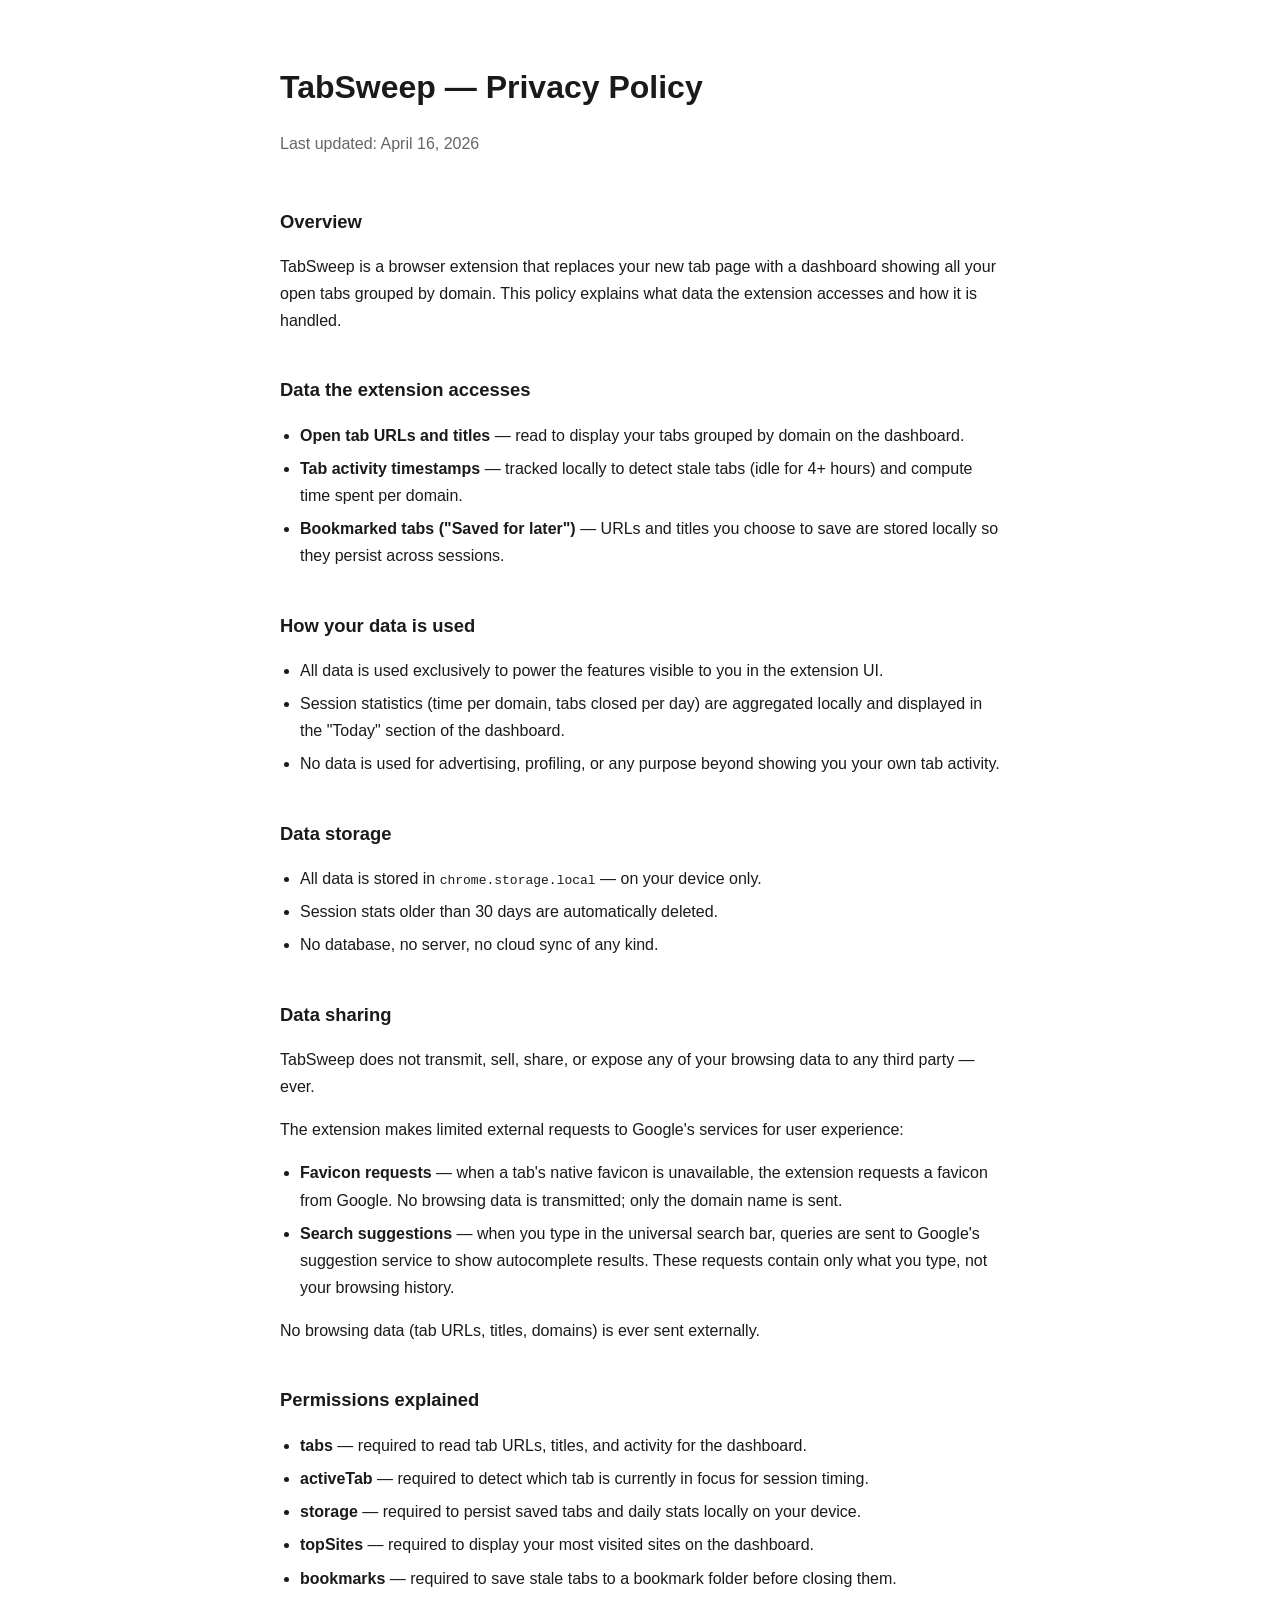
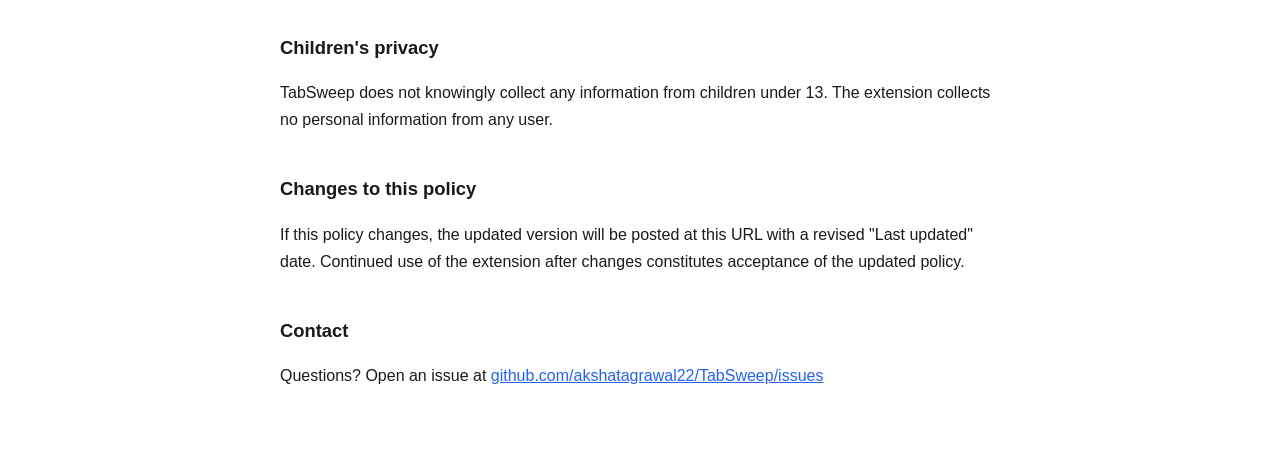
==== docs/privacy-policy.html @ 8088df1e "feat: launch TabSweep" ====
<!DOCTYPE html>
<html lang="en">
<head>
  <meta charset="UTF-8" />
  <meta name="viewport" content="width=device-width, initial-scale=1.0" />
  <title>TabSweep — Privacy Policy</title>
  <style>
    body {
      font-family: -apple-system, BlinkMacSystemFont, 'Segoe UI', sans-serif;
      max-width: 720px;
      margin: 60px auto;
      padding: 0 24px;
      color: #1a1a1a;
      line-height: 1.7;
    }
    h1 { font-size: 2rem; margin-bottom: 4px; }
    .subtitle { color: #666; margin-bottom: 48px; }
    h2 { font-size: 1.15rem; margin-top: 40px; }
    ul { padding-left: 20px; }
    li { margin-bottom: 6px; }
    a { color: #2563eb; }
  </style>
</head>
<body>

<h1>TabSweep — Privacy Policy</h1>
<p class="subtitle">Last updated: April 16, 2026</p>

<h2>Overview</h2>
<p>
  TabSweep is a browser extension that replaces your new tab page with a dashboard
  showing all your open tabs grouped by domain. This policy explains what data the
  extension accesses and how it is handled.
</p>

<h2>Data the extension accesses</h2>
<ul>
  <li><strong>Open tab URLs and titles</strong> — read to display your tabs grouped by domain on the dashboard.</li>
  <li><strong>Tab activity timestamps</strong> — tracked locally to detect stale tabs (idle for 4+ hours) and compute time spent per domain.</li>
  <li><strong>Bookmarked tabs ("Saved for later")</strong> — URLs and titles you choose to save are stored locally so they persist across sessions.</li>
</ul>

<h2>How your data is used</h2>
<ul>
  <li>All data is used exclusively to power the features visible to you in the extension UI.</li>
  <li>Session statistics (time per domain, tabs closed per day) are aggregated locally and displayed in the "Today" section of the dashboard.</li>
  <li>No data is used for advertising, profiling, or any purpose beyond showing you your own tab activity.</li>
</ul>

<h2>Data storage</h2>
<ul>
  <li>All data is stored in <code>chrome.storage.local</code> — on your device only.</li>
  <li>Session stats older than 30 days are automatically deleted.</li>
  <li>No database, no server, no cloud sync of any kind.</li>
</ul>

<h2>Data sharing</h2>
<p>
  TabSweep does not transmit, sell, share, or expose any of your browsing data to any
  third party — ever.
</p>
<p>
  The extension makes limited external requests to Google's services for user experience:
</p>
<ul>
  <li><strong>Favicon requests</strong> — when a tab's native favicon is unavailable, the extension requests a favicon from Google. No browsing data is transmitted; only the domain name is sent.</li>
  <li><strong>Search suggestions</strong> — when you type in the universal search bar, queries are sent to Google's suggestion service to show autocomplete results. These requests contain only what you type, not your browsing history.</li>
</ul>
<p>
  No browsing data (tab URLs, titles, domains) is ever sent externally.
</p>

<h2>Permissions explained</h2>
<ul>
  <li><strong>tabs</strong> — required to read tab URLs, titles, and activity for the dashboard.</li>
  <li><strong>activeTab</strong> — required to detect which tab is currently in focus for session timing.</li>
  <li><strong>storage</strong> — required to persist saved tabs and daily stats locally on your device.</li>
  <li><strong>topSites</strong> — required to display your most visited sites on the dashboard.</li>
  <li><strong>bookmarks</strong> — required to save stale tabs to a bookmark folder before closing them.</li>
</ul>

<h2>Children's privacy</h2>
<p>
  TabSweep does not knowingly collect any information from children under 13.
  The extension collects no personal information from any user.
</p>

<h2>Changes to this policy</h2>
<p>
  If this policy changes, the updated version will be posted at this URL with a revised
  "Last updated" date. Continued use of the extension after changes constitutes acceptance
  of the updated policy.
</p>

<h2>Contact</h2>
<p>
  Questions? Open an issue at
  <a href="https://github.com/akshatagrawal22/TabSweep/issues">
    github.com/akshatagrawal22/TabSweep/issues
  </a>
</p>

</body>
</html>
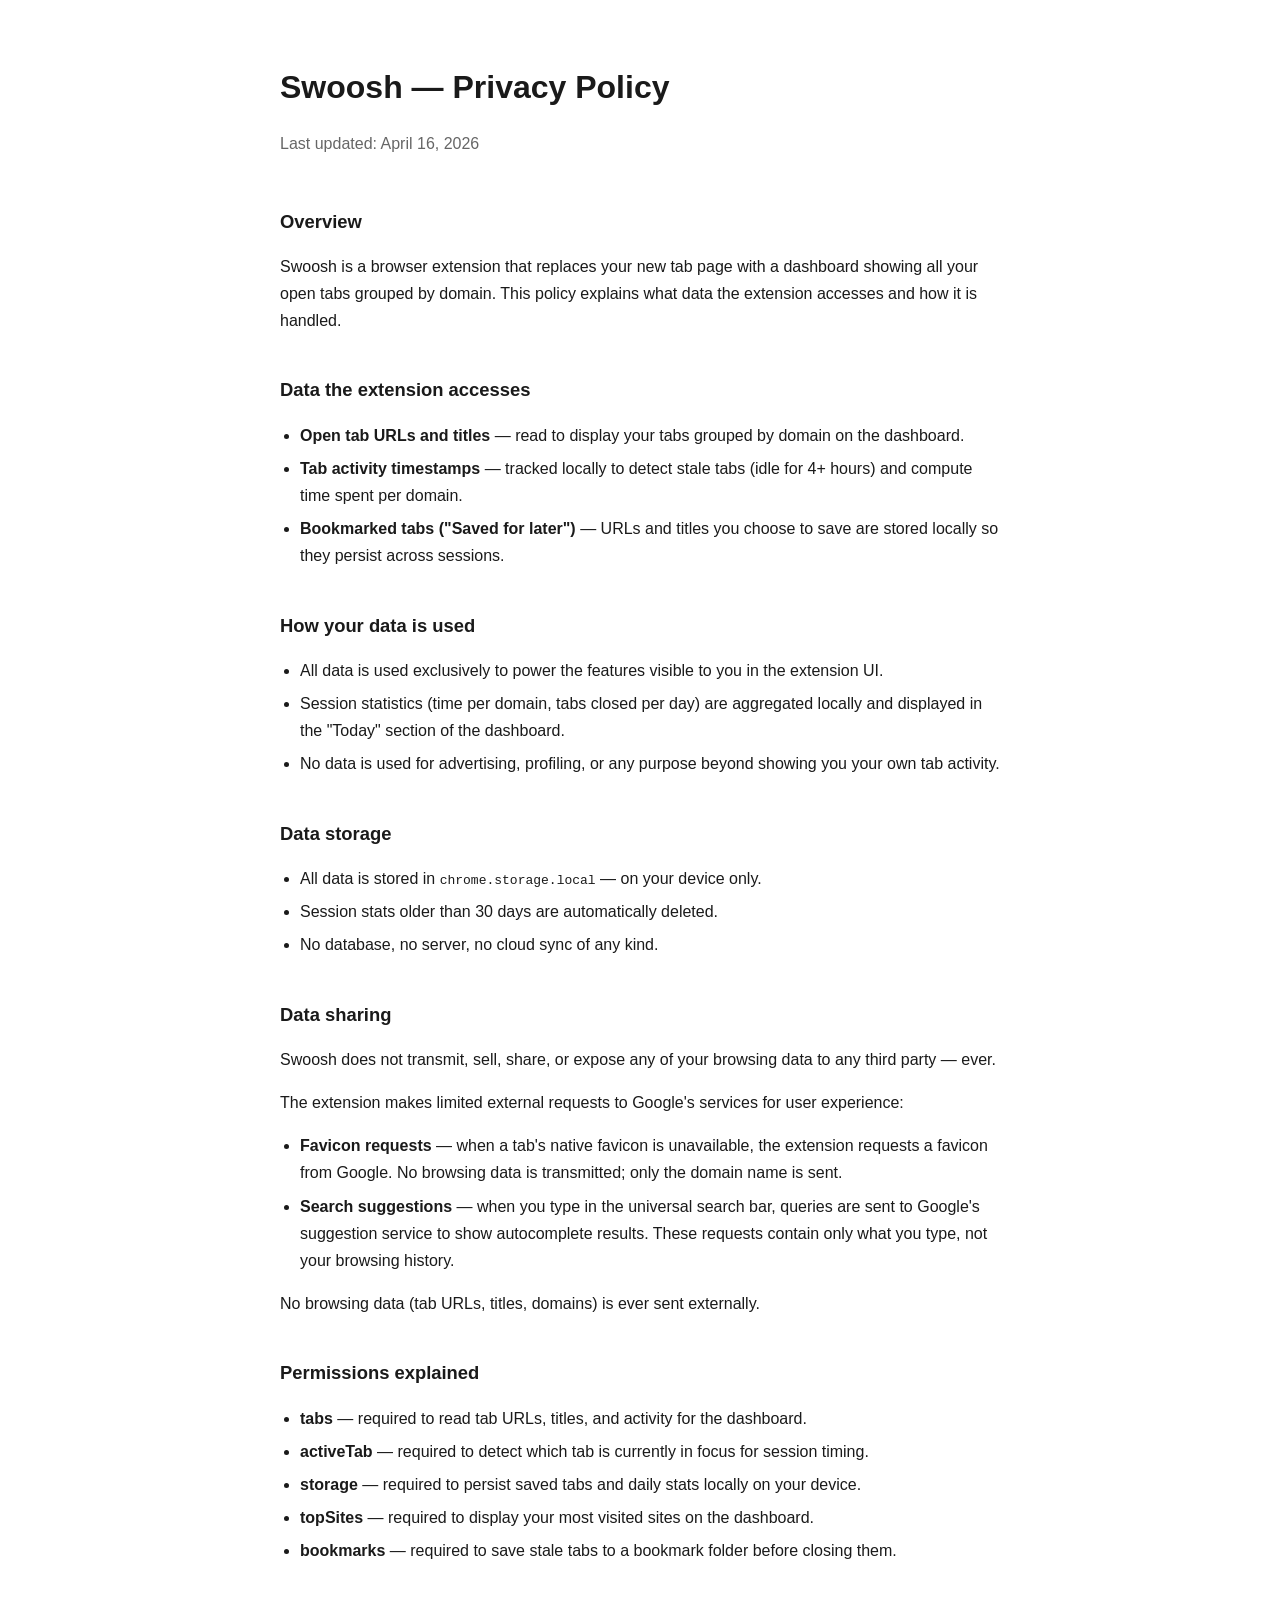
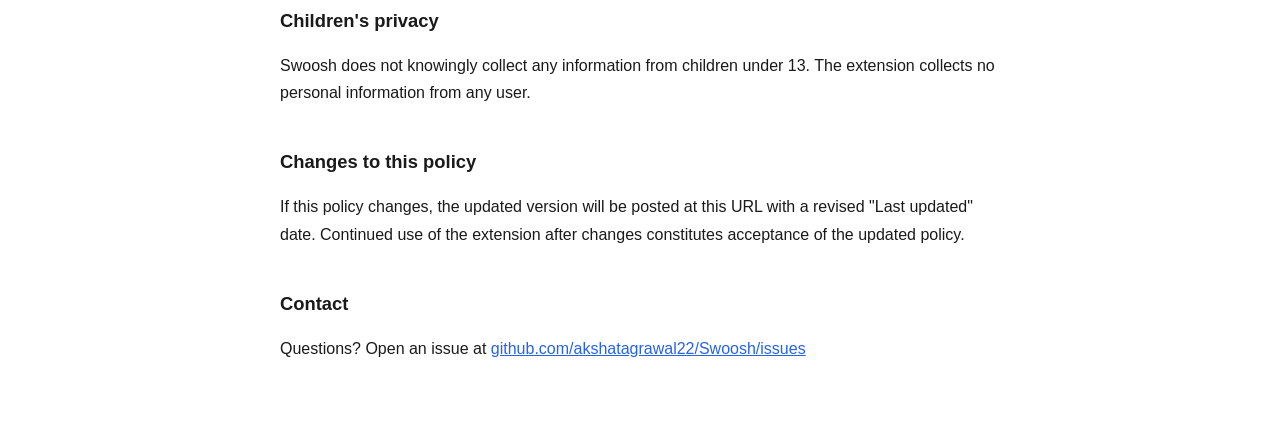
==== commit ddc4ce53: "refactor: rename TabSweep to Swoosh & major UI overhaul" ====
--- a/docs/privacy-policy.html
+++ b/docs/privacy-policy.html
@@ -3,7 +3,7 @@
 <head>
   <meta charset="UTF-8" />
   <meta name="viewport" content="width=device-width, initial-scale=1.0" />
-  <title>TabSweep — Privacy Policy</title>
+  <title>Swoosh — Privacy Policy</title>
   <style>
     body {
       font-family: -apple-system, BlinkMacSystemFont, 'Segoe UI', sans-serif;
@@ -23,12 +23,12 @@
 </head>
 <body>
 
-<h1>TabSweep — Privacy Policy</h1>
+<h1>Swoosh — Privacy Policy</h1>
 <p class="subtitle">Last updated: April 16, 2026</p>
 
 <h2>Overview</h2>
 <p>
-  TabSweep is a browser extension that replaces your new tab page with a dashboard
+  Swoosh is a browser extension that replaces your new tab page with a dashboard
   showing all your open tabs grouped by domain. This policy explains what data the
   extension accesses and how it is handled.
 </p>
@@ -56,7 +56,7 @@
 
 <h2>Data sharing</h2>
 <p>
-  TabSweep does not transmit, sell, share, or expose any of your browsing data to any
+  Swoosh does not transmit, sell, share, or expose any of your browsing data to any
   third party — ever.
 </p>
 <p>
@@ -81,7 +81,7 @@
 
 <h2>Children's privacy</h2>
 <p>
-  TabSweep does not knowingly collect any information from children under 13.
+  Swoosh does not knowingly collect any information from children under 13.
   The extension collects no personal information from any user.
 </p>
 
@@ -95,8 +95,8 @@
 <h2>Contact</h2>
 <p>
   Questions? Open an issue at
-  <a href="https://github.com/akshatagrawal22/TabSweep/issues">
-    github.com/akshatagrawal22/TabSweep/issues
+  <a href="https://github.com/akshatagrawal22/Swoosh/issues">
+    github.com/akshatagrawal22/Swoosh/issues
   </a>
 </p>
 
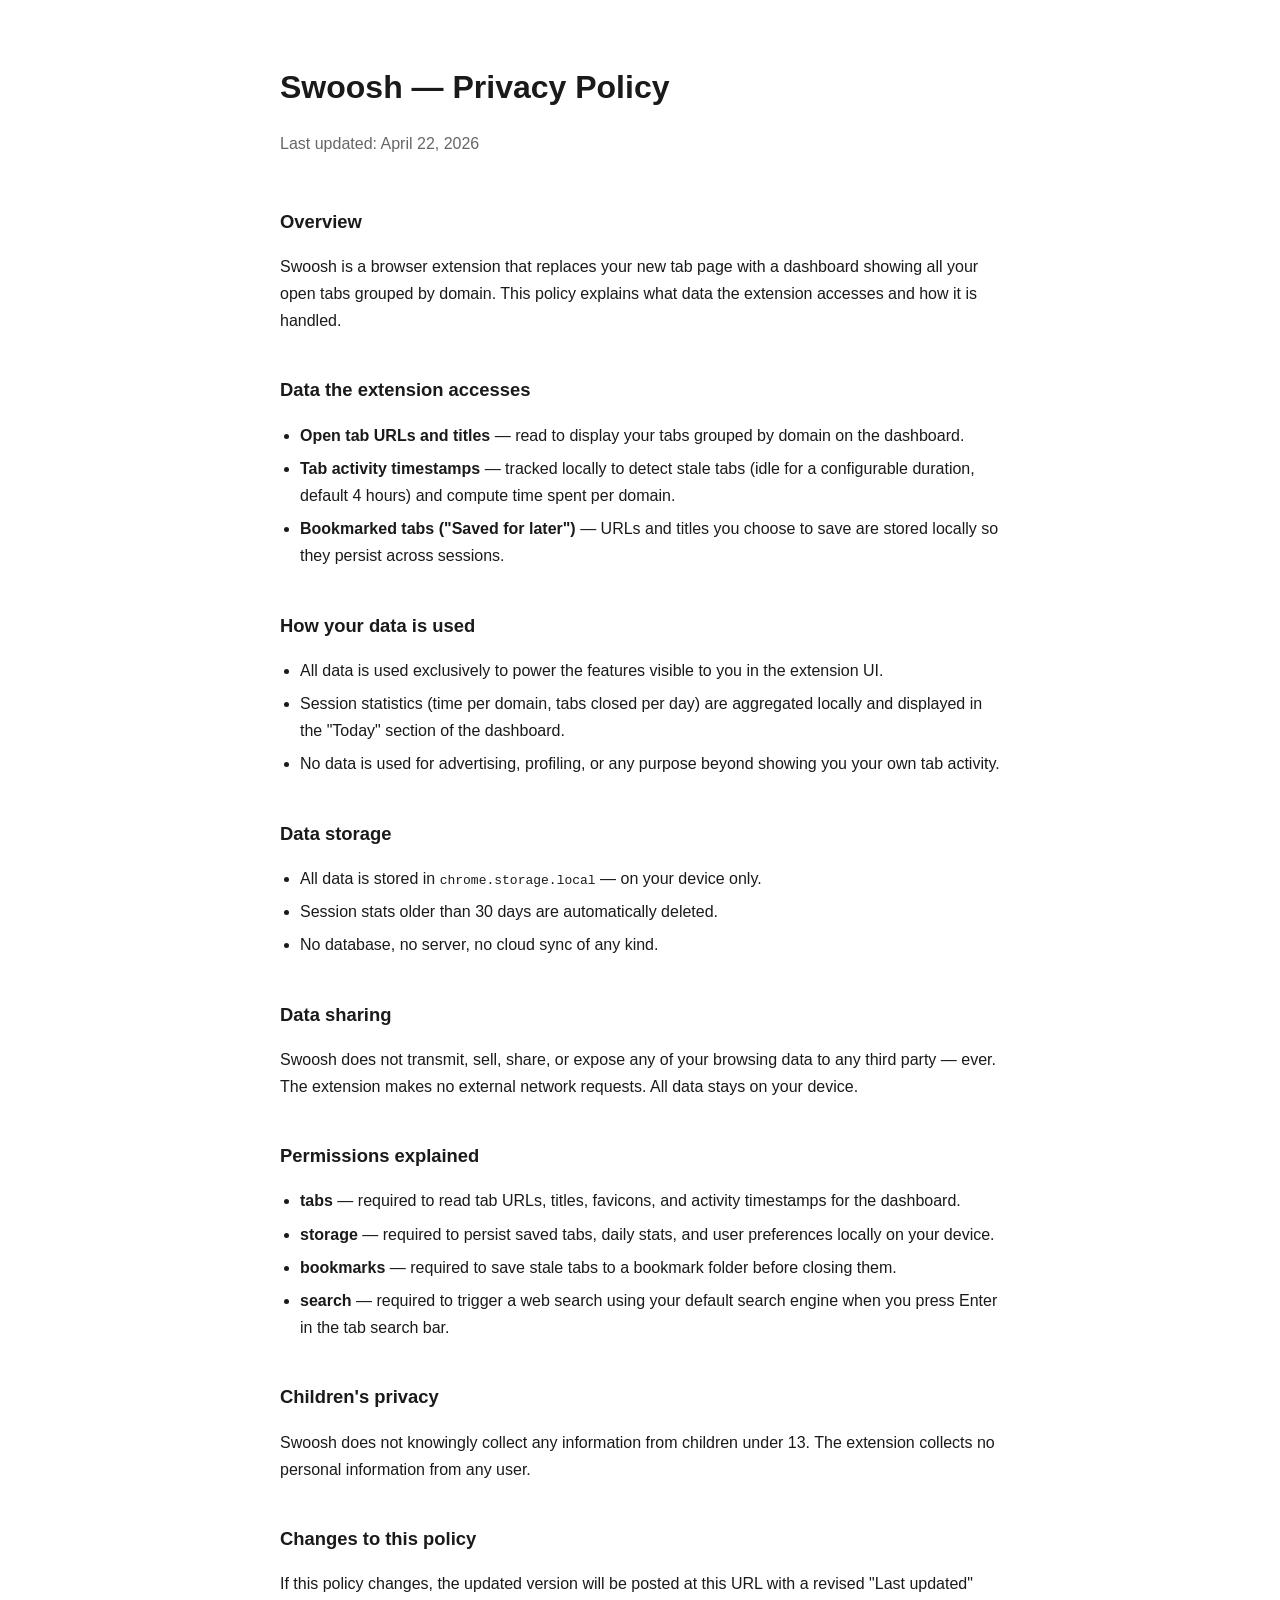
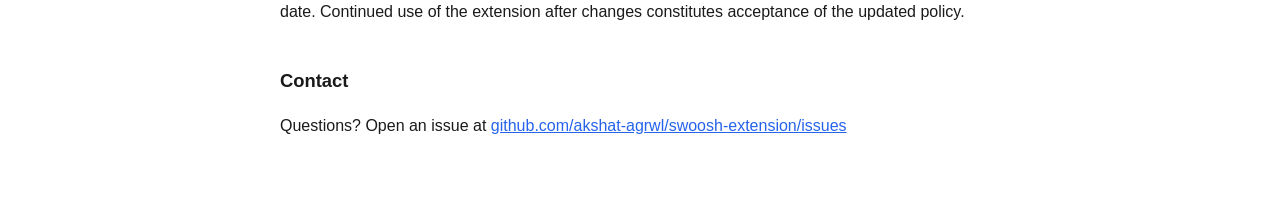
==== commit d03cbd68: "feat: update README and code to reflect changes in tab search functionality and permissions" ====
--- a/docs/privacy-policy.html
+++ b/docs/privacy-policy.html
@@ -24,7 +24,7 @@
 <body>
 
 <h1>Swoosh — Privacy Policy</h1>
-<p class="subtitle">Last updated: April 16, 2026</p>
+<p class="subtitle">Last updated: April 22, 2026</p>
 
 <h2>Overview</h2>
 <p>
@@ -36,7 +36,7 @@
 <h2>Data the extension accesses</h2>
 <ul>
   <li><strong>Open tab URLs and titles</strong> — read to display your tabs grouped by domain on the dashboard.</li>
-  <li><strong>Tab activity timestamps</strong> — tracked locally to detect stale tabs (idle for 4+ hours) and compute time spent per domain.</li>
+  <li><strong>Tab activity timestamps</strong> — tracked locally to detect stale tabs (idle for a configurable duration, default 4 hours) and compute time spent per domain.</li>
   <li><strong>Bookmarked tabs ("Saved for later")</strong> — URLs and titles you choose to save are stored locally so they persist across sessions.</li>
 </ul>
 
@@ -57,26 +57,16 @@
 <h2>Data sharing</h2>
 <p>
   Swoosh does not transmit, sell, share, or expose any of your browsing data to any
-  third party — ever.
-</p>
-<p>
-  The extension makes limited external requests to Google's services for user experience:
-</p>
-<ul>
-  <li><strong>Favicon requests</strong> — when a tab's native favicon is unavailable, the extension requests a favicon from Google. No browsing data is transmitted; only the domain name is sent.</li>
-  <li><strong>Search suggestions</strong> — when you type in the universal search bar, queries are sent to Google's suggestion service to show autocomplete results. These requests contain only what you type, not your browsing history.</li>
-</ul>
-<p>
-  No browsing data (tab URLs, titles, domains) is ever sent externally.
+  third party — ever. The extension makes no external network requests. All data
+  stays on your device.
 </p>
 
 <h2>Permissions explained</h2>
 <ul>
-  <li><strong>tabs</strong> — required to read tab URLs, titles, and activity for the dashboard.</li>
-  <li><strong>activeTab</strong> — required to detect which tab is currently in focus for session timing.</li>
-  <li><strong>storage</strong> — required to persist saved tabs and daily stats locally on your device.</li>
-  <li><strong>topSites</strong> — required to display your most visited sites on the dashboard.</li>
+  <li><strong>tabs</strong> — required to read tab URLs, titles, favicons, and activity timestamps for the dashboard.</li>
+  <li><strong>storage</strong> — required to persist saved tabs, daily stats, and user preferences locally on your device.</li>
   <li><strong>bookmarks</strong> — required to save stale tabs to a bookmark folder before closing them.</li>
+  <li><strong>search</strong> — required to trigger a web search using your default search engine when you press Enter in the tab search bar.</li>
 </ul>
 
 <h2>Children's privacy</h2>
@@ -95,8 +85,8 @@
 <h2>Contact</h2>
 <p>
   Questions? Open an issue at
-  <a href="https://github.com/akshatagrawal22/Swoosh/issues">
-    github.com/akshatagrawal22/Swoosh/issues
+  <a href="https://github.com/akshat-agrwl/swoosh-extension/issues">
+    github.com/akshat-agrwl/swoosh-extension/issues
   </a>
 </p>
 
